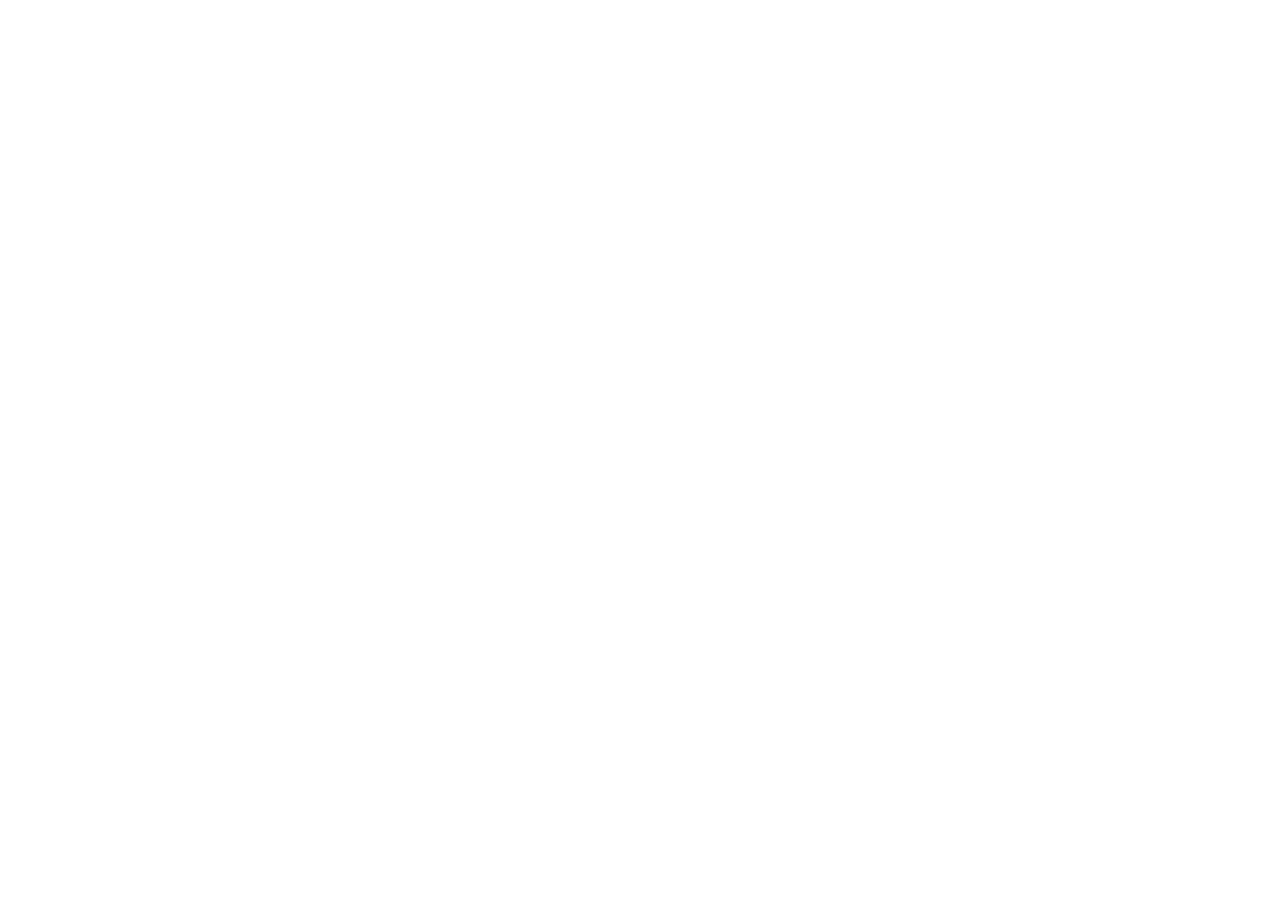
==== index.html @ 76be8658 "init" ====
<!DOCTYPE html>
<html lang="en">
    <head>
        <meta charset="UTF-8" />
        <meta http-equiv="X-UA-Compatible" content="IE=edge" />
        <meta name="viewport" content="width=device-width, initial-scale=1.0" />
        <title>Web Site Like Linkedin</title>
        <link rel="stylesheet" href="style.css" />
    </head>
    <body>
        
        <script src="script.js"></script>
    </body>
</html>
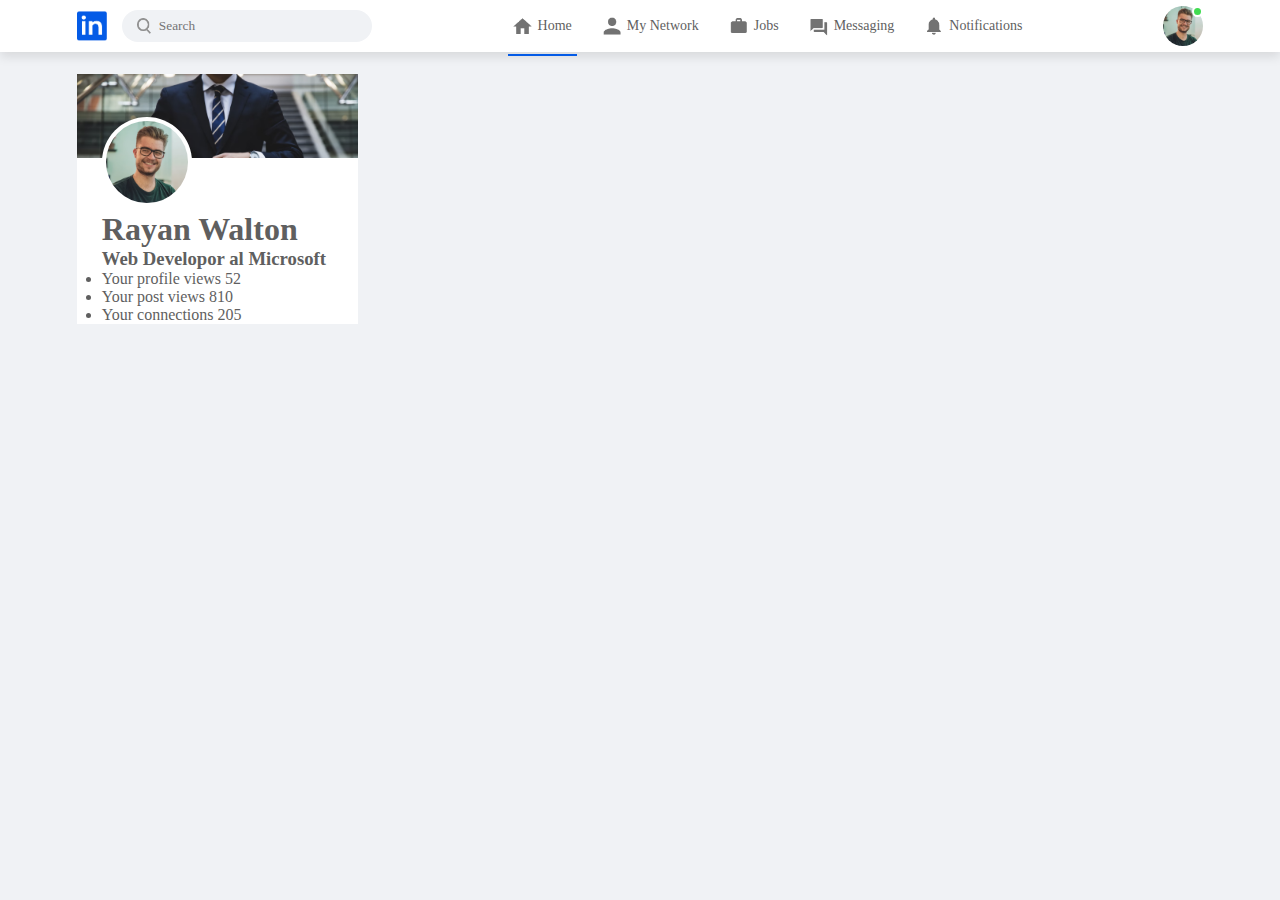
==== commit 6234edcf: "navbar" ====
--- a/index.html
+++ b/index.html
@@ -8,7 +8,93 @@
         <link rel="stylesheet" href="style.css" />
     </head>
     <body>
-        
+        <!-- Start nabvar -->
+        <nav class="navbar">
+            <div class="navbar-left">
+                <a href="index.html" class="logo">
+                    <img src="images/logo.png" alt="" />
+                </a>
+                <div class="search-box">
+                    <img src="images/search.png" alt="Search" />
+                    <input type="text" placeholder="Search" />
+                </div>
+            </div>
+            <div class="navbar-center">
+                <ul>
+                    <li>
+                        <a href="#" class="active-link">
+                            <img src="images/home.png" alt="Home" />
+                            <span>Home</span>
+                        </a>
+                    </li>
+                    <li>
+                        <a href="#">
+                            <img src="images/network.png" alt="Ny Network" />
+                            <span>My Network</span>
+                        </a>
+                    </li>
+                    <li>
+                        <a href="#">
+                            <img src="images/jobs.png" alt="jobs" />
+                            <span>Jobs</span>
+                        </a>
+                    </li>
+                    <li>
+                        <a href="#">
+                            <img src="images/message.png" alt="Messaging" />
+                            <span>Messaging</span>
+                        </a>
+                    </li>
+                    <li>
+                        <a href="#">
+                            <img
+                                src="images/notification.png"
+                                alt="Notifications"
+                            />
+                            <span>Notifications</span>
+                        </a>
+                    </li>
+                </ul>
+            </div>
+            <div class="navbar-right">
+                <div class="online">
+                    <img src="images/user-1.png" class="nav-profile-img "
+                    user-1" />
+                </div>
+            </div>
+        </nav>
+        <!-- End Nabvar -->
+        <div class="container">
+            <!-- left-sidebar -->
+            <div class="left-sidebar">
+                <div class="sidebar-profile-box">
+                    <img
+                        src="images/cover-pic.png"
+                        width="100%"
+                        alt="cover-pic"
+                    />
+                    <div class="sidebar-profile-info">
+                        <img src="images/user-1.png" alt="user-1" />
+                        <h1>Rayan Walton</h1>
+                        <h3>Web Developor al Microsoft</h3>
+                        <ul>
+                            <li>Your profile views <span>52</span></li>
+                        </ul>
+                        <ul>
+                            <li>Your post views <span>810</span></li>
+                        </ul>
+                        <ul>
+                            <li>Your connections <span>205</span></li>
+                        </ul>
+                    </div>
+                </div>
+            </div>
+            <!-- main-content -->
+            <div class="main-content"></div>
+            <!-- right-sidebar -->
+            <div class="right-content"></div>
+        </div>
+
         <script src="script.js"></script>
     </body>
 </html>
--- a/style.css
+++ b/style.css
@@ -0,0 +1,161 @@
+* {
+    margin: 0;
+    padding: 0;
+    font-family: 'Poppins';
+    box-sizing: border-box;
+}
+
+body {
+    background: #f0f2f5;
+    color: #5f5f5f
+}
+
+a {
+    text-decoration: none;
+    color: #5f5f5f;
+}
+
+/* Navbar Start */
+.navbar {
+    display: flex;
+    align-items: center;
+    justify-content: space-between;
+    background: #fff;
+    padding: 6px 6%;
+    position: sticky;
+    top: 0;
+    z-index: 100;
+    box-shadow: 0 5px 10px rgba(0, 0, 0, 0.1);
+}
+
+.logo img {
+    width: 30px;
+    margin-right: 15px;
+    display: block;
+}
+
+.navbar-center ul li {
+    display: inline-block;
+    list-style: none;
+}
+
+.navbar-center ul li a {
+    display: flex;
+    align-items: center;
+    font-size: 14px;
+    margin: 5px 8px;
+    padding-right: 5px;
+    position: relative;
+}
+
+.navbar-center ul li a img {
+    width: 30px;
+}
+
+.navbar-center ul li a::after {
+    content: '';
+    width: 0%;
+    height: 2px;
+    background: #045be6;
+    position: absolute;
+    bottom: -15px;
+    transition: width 0.3s;
+}
+
+.navbar-center ul li a:hover::after,
+.navbar-center ul li a.active-link::after {
+    width: 100%;
+}
+
+
+.nav-profile-img {
+    width: 40px;
+    border-radius: 50%;
+    display: block;
+    cursor: pointer;
+    position: relative;
+}
+
+.online {
+    position: relative;
+}
+
+.online::after {
+    content: '';
+    width: 7px;
+    height: 7px;
+    border: 2px solid #fff;
+    border-radius: 50%;
+    right: 0;
+    top: 0;
+    background: #41db51;
+    position: absolute;
+}
+
+.search-box {
+    background: #f0f2f5;
+    width: 250px;
+    border-radius: 20px;
+    display: flex;
+    align-items: center;
+    padding: 0 15px;
+}
+
+.navbar-left {
+    display: flex;
+    align-items: center;
+}
+
+.search-box img {
+    width: 14px;
+}
+
+.search-box input {
+    width: 100%;
+    background: transparent;
+    padding: 8px;
+    outline: none;
+    border: 0;
+}
+
+/* Navbar End */
+
+.container {
+    padding: 22px 6%;
+    display: flex;
+    flex-wrap: wrap;
+    justify-content: space-between;
+}
+
+/* left-sidebar */
+.left-sidebar {
+    flex-basis: 25%;
+    align-self: flex-start;
+}
+
+.sidebar-profile-box {
+    background: #fff;
+}
+
+.sidebar-profile-info {
+    padding: 0 25px;
+}
+
+.sidebar-profile-info img {
+    width: 90px;
+    border-radius: 50%;
+    background: #fff;
+    padding: 4px;
+    margin-top: -45px;
+}
+
+/* right-sidebar */
+.right-sidebar {
+    flex-basis: 25%;
+    align-self: flex-start;
+}
+
+/* main-container */
+.main-container {
+    flex-basis: 47%;
+}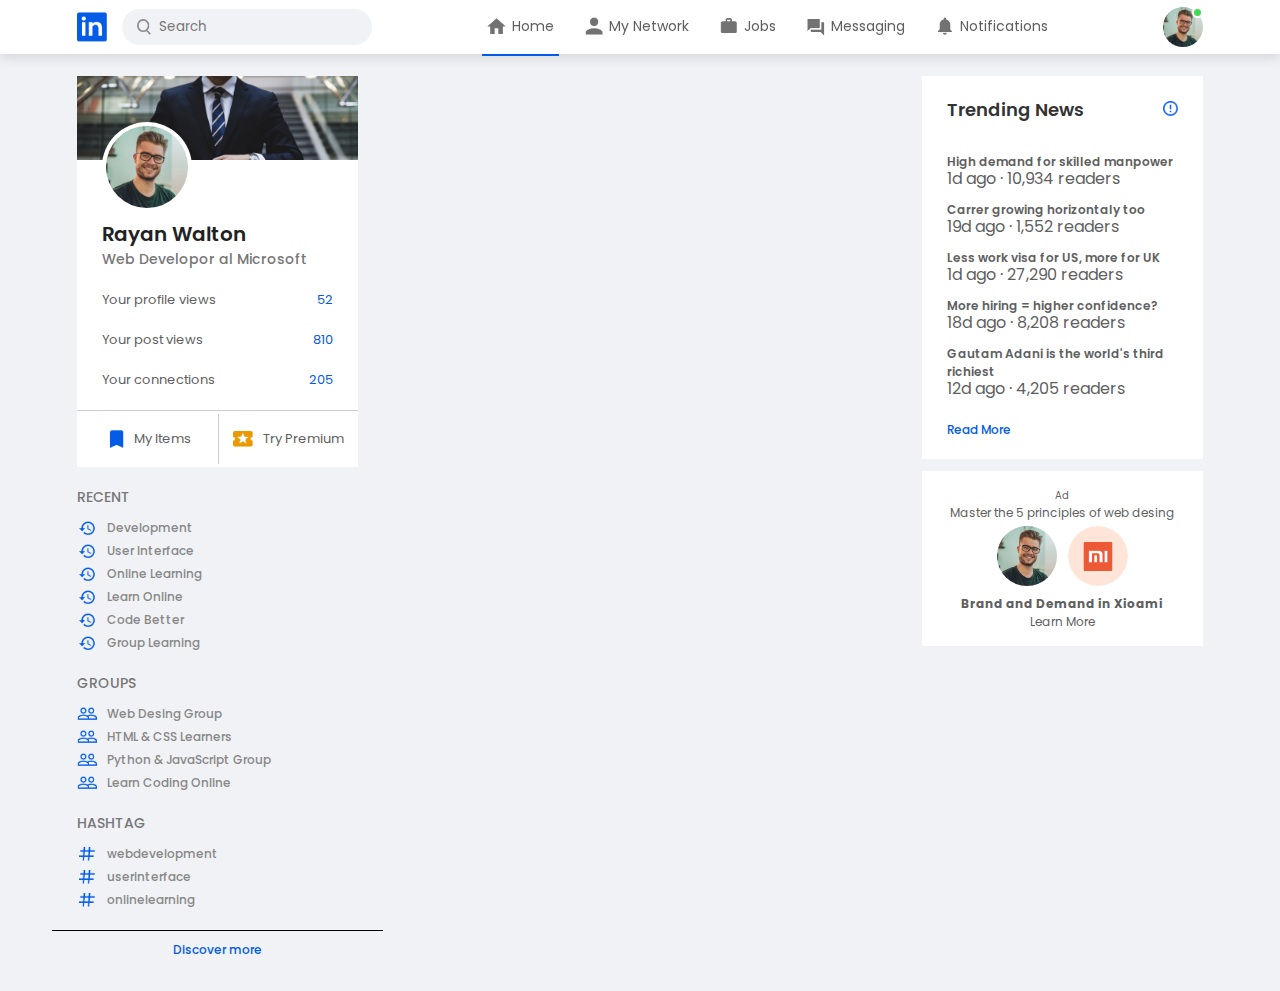
==== commit ad8b3c7e: "sidebar" ====
--- a/index.html
+++ b/index.html
@@ -5,8 +5,15 @@
         <meta http-equiv="X-UA-Compatible" content="IE=edge" />
         <meta name="viewport" content="width=device-width, initial-scale=1.0" />
         <title>Web Site Like Linkedin</title>
+        <link rel="preconnect" href="https://fonts.googleapis.com" />
+        <link rel="preconnect" href="https://fonts.gstatic.com" crossorigin />
+        <link
+            href="https://fonts.googleapis.com/css2?family=Poppins:ital,wght@0,100;0,200;0,300;0,400;0,500;0,600;0,700;0,800;0,900;1,100;1,200;1,300;1,400;1,500;1,600;1,700;1,800;1,900&display=swap"
+            rel="stylesheet"
+        />
         <link rel="stylesheet" href="style.css" />
     </head>
+
     <body>
         <!-- Start nabvar -->
         <nav class="navbar">
@@ -87,12 +94,134 @@
                             <li>Your connections <span>205</span></li>
                         </ul>
                     </div>
-                </div>
-            </div>
+                    <div class="sidebar-profile-link">
+                        <a href="#"
+                            ><img src="images/items.png" alt="" />My Items</a
+                        >
+                        <a href="#"
+                            ><img src="images/premium.png" alt="" />Try
+                            Premium</a
+                        >
+                    </div>
+                </div>
+                <div class="sidebar-activity">
+                    <h3>RECENT</h3>
+                    <a href="#"
+                        ><img
+                            src="images/recent.png"
+                            alt="recent"
+                        />Development</a
+                    >
+                    <a href="#"
+                        ><img src="images/recent.png" alt="recent" />User
+                        Interface</a
+                    >
+                    <a href="#"
+                        ><img src="images/recent.png" alt="recent" />Online
+                        Learning</a
+                    >
+                    <a href="#"
+                        ><img src="images/recent.png" alt="recent" />Learn
+                        Online</a
+                    >
+                    <a href="#"
+                        ><img src="images/recent.png" alt="recent" />Code
+                        Better</a
+                    >
+                    <a href="#"
+                        ><img src="images/recent.png" alt="recent" />Group
+                        Learning</a
+                    >
+                    <h3>GROUPS</h3>
+                    <a href="#"
+                        ><img
+                            src="images/group.png"
+                            alt="web desing group"
+                        />Web Desing Group</a
+                    >
+                    <a href="#"
+                        ><img
+                            src="images/group.png"
+                            alt="HTML & CSS Learners"
+                        />HTML & CSS Learners</a
+                    >
+                    <a href="#"
+                        ><img
+                            src="images/group.png"
+                            alt="Python & JavaScript Group"
+                        />Python & JavaScript Group</a
+                    >
+                    <a href="#"
+                        ><img
+                            src="images/group.png"
+                            alt="Learn Coding Online"
+                        />Learn Coding Online</a
+                    >
+                    <h3>HASHTAG</h3>
+                    <a href="#"
+                        ><img
+                            src="images/hashtag.png"
+                            alt="webdevelopment"
+                        />webdevelopment</a
+                    ><a href="#"
+                        ><img
+                            src="images/hashtag.png"
+                            alt="userinterface"
+                        />userinterface</a
+                    ><a href="#"
+                        ><img
+                            src="images/hashtag.png"
+                            alt="onlinelearning"
+                        />onlinelearning</a
+                    >
+                    <div class="discover-more-link">
+                        <a href="#">Discover more</a>
+                    </div>
+                </div>
+            </div>
+
             <!-- main-content -->
+
             <div class="main-content"></div>
+
             <!-- right-sidebar -->
-            <div class="right-content"></div>
+
+            <div class="right-sidebar">
+                <div class="sidebar-news">
+                    <img src="images/more.png" alt="more" class="info-icon" />
+
+                    <h3>Trending News</h3>
+
+                    <a href="#">High demand for skilled manpower</a>
+                    <span>1d ago &middot; 10,934 readers</span>
+
+                    <a href="#">Carrer growing horizontaly too</a>
+                    <span>19d ago &middot; 1,552 readers</span>
+
+                    <a href="#">Less work visa for US, more for UK</a>
+                    <span>1d ago &middot; 27,290 readers</span>
+
+                    <a href="#">More hiring = higher confidence?</a>
+                    <span>18d ago &middot; 8,208 readers</span>
+
+                    <a href="#">Gautam Adani is the world's third richiest</a>
+                    <span>12d ago &middot; 4,205 readers</span>
+
+                    <a href="#" class="read-more-link">Read More</a>
+                </div>
+
+                <div class="sidebar-ad">
+                    <small>Ad</small>
+                    <p>Master the 5 principles of web desing</p>
+                    <div>
+                        <img src="images/user-1.png" alt="user-1" />
+                        <img src="images/mi-logo.png" alt="mi-logo" />
+                    </div>
+                    <b>Brand and Demand in Xioami</b>
+                    <a href="#" class="ad-link">Learn More</a>
+                </div>
+
+            </div>
         </div>
 
         <script src="script.js"></script>
--- a/style.css
+++ b/style.css
@@ -1,7 +1,7 @@
 * {
     margin: 0;
     padding: 0;
-    font-family: 'Poppins';
+    font-family: 'Poppins', sans-serif;
     box-sizing: border-box;
 }
 
@@ -149,13 +149,154 @@
     margin-top: -45px;
 }
 
+.sidebar-profile-info h1 {
+    font-size: 20px;
+    font-weight: 600;
+    color: #222;
+}
+
+.sidebar-profile-info h3 {
+    font-size: 14px;
+    font-weight: 500;
+    color: #777;
+}
+
+.sidebar-profile-info ul {
+    list-style: none;
+    margin: 20px 0;
+}
+
+.sidebar-profile-info ul li {
+    width: 100%;
+    margin: 5px 0;
+    font-size: 13px;
+}
+
+.sidebar-profile-info ul li span {
+    float: right;
+    color: #045be6;
+}
+
+.sidebar-profile-link {
+    display: flex;
+    align-items: center;
+    border-top: 1px solid #ccc;
+}
+
+.sidebar-profile-link a {
+    flex-basis: 50%;
+    display: flex;
+    align-items: center;
+    justify-content: center;
+    padding: 15px 0;
+    font-size: 13px;
+    border-left: 1px solid #ccc;
+}
+
+.sidebar-profile-link a:first-child {
+    border-left: 0;
+}
+
+.sidebar-profile-link a img {
+    width: 20px;
+    margin-right: 10px;
+}
+
+.sidebar-activity h3 {
+    color: #777;
+    font-size: 14px;
+    font-weight: 500;
+    margin: 20px 0 10px;
+}
+
+.sidebar-activity a {
+    display: flex;
+    align-items: center;
+    font-size: 12px;
+    font-weight: 500;
+    color: #888;
+    margin: 3px 0;
+}
+
+.sidebar-activity a img {
+    width: 20px;
+    margin-right: 10px;
+
+}
+
+.discover-more-link {
+    border-top: 1px solid #000;
+    text-align: center;
+    margin-top: 20px;
+    margin-left: -25px;
+    margin-right: -25px;
+}
+
+.discover-more-link a {
+    color: #045be6;
+    display: inline-block;
+    margin: 10px 0;
+}
+
 /* right-sidebar */
+
 .right-sidebar {
     flex-basis: 25%;
     align-self: flex-start;
 }
 
+.sidebar-news {
+    background: #fff;
+    padding: 10px 25px;
+}
+
+.info-icon {
+    width: 15px;
+    float: right;
+    margin-top: 15px;
+}
+
+.sidebar-news h3 {
+    font-size: 18px;
+    font-weight: 600;
+    color: #333;
+    margin: 10px 0 30px;
+}
+
+.sidebar-news a {
+    display: block;
+    font-size: 12px;
+    font-weight: 600;
+    margin-top: 10px;
+    margin-bottom: -5px;
+}
+
+.sidebar-news span {
+    font-size: 12 px;
+}
+
+.sidebar-news .read-more-link {
+    color: #045be6;
+    font-weight: 500;
+    margin: 20px 0 10px;
+}
+
+.sidebar-ad {
+    background: #fff;
+    padding: 15px 25px;
+    text-align: center;
+    margin: 12px 0;
+    font-size: 12px;
+}
+
+.sidebar-ad img {
+    width: 60px;
+    border-radius: 50%;
+    margin: 4px;
+}
+
 /* main-container */
+
 .main-container {
     flex-basis: 47%;
 }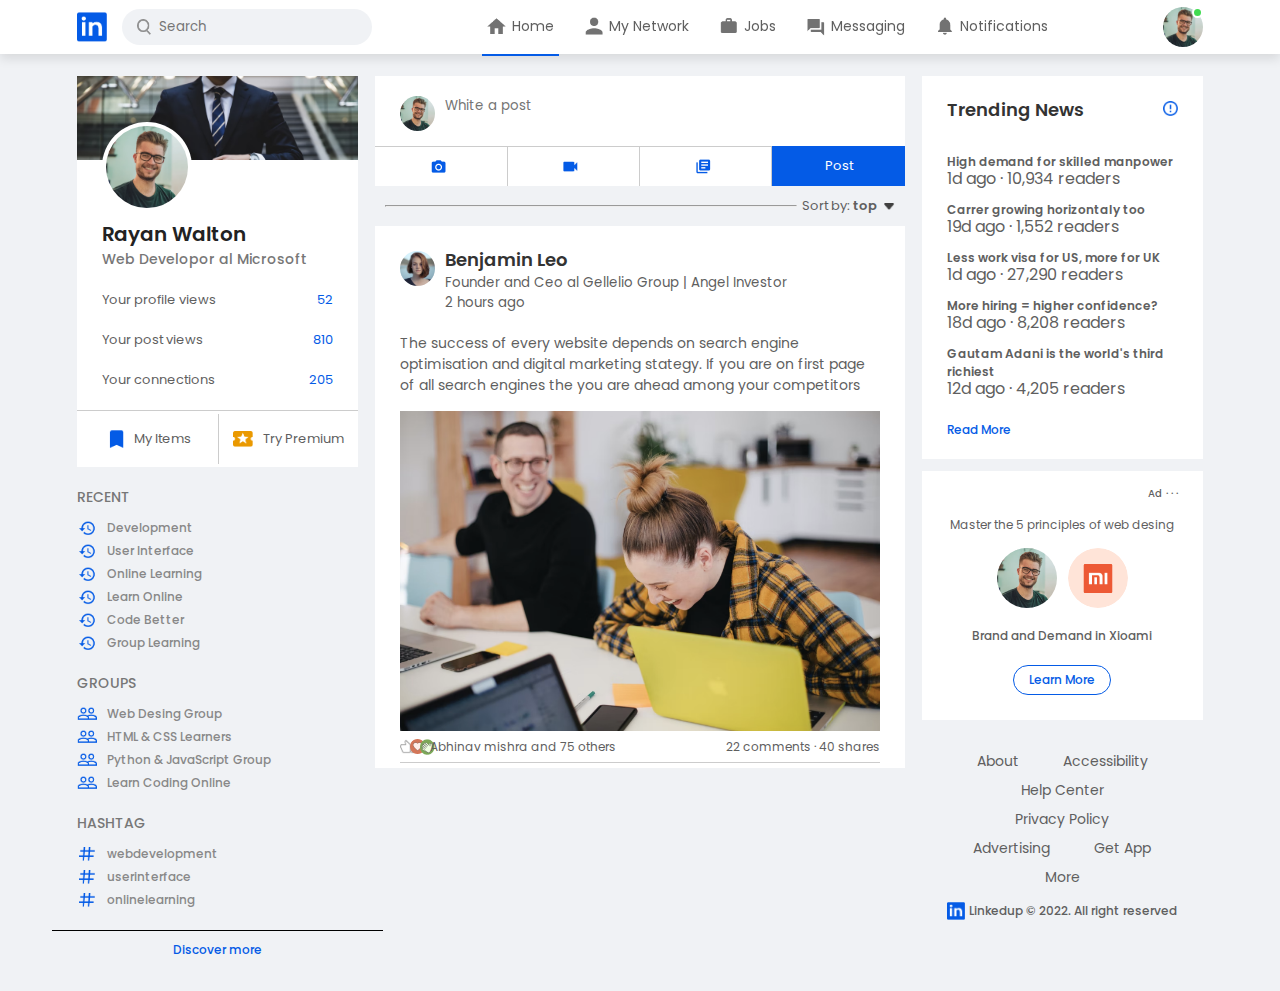
==== commit 24faeb53: "main content" ====
--- a/index.html
+++ b/index.html
@@ -182,7 +182,70 @@
 
             <!-- main-content -->
 
-            <div class="main-content"></div>
+            <div class="main-content">
+                <div class="create-post">
+                    <div class="create-post-input">
+                        <img src="images/user-1.png" alt="user-1" />
+                        <textarea
+                            rows="2"
+                            placeholder="White a post"
+                        ></textarea>
+                    </div>
+                    <div class="create-post-links">
+                        <li><img src="images/photo.png" alt="photo" /></li>
+                        <li><img src="images/video.png" alt="video" /></li>
+                        <li><img src="images/event.png" alt="event" /></li>
+                        <li>Post</li>
+                    </div>
+                </div>
+                <div class="sort-by">
+                    <hr />
+                    <p>
+                        Sort by:
+                        <span
+                            >top <img src="images/down-arrow.png" alt=""
+                        /></span>
+                    </p>
+                </div>
+                <div class="post">
+                    <div class="post-author">
+                        <img src="images/user-3.png " alt="user-3" />
+                        <div>
+                            <h1>Benjamin Leo</h1>
+                            <small
+                                >Founder and Ceo al Gellelio Group | Angel
+                                Investor</small
+                            >
+                            <small>2 hours ago</small>
+                        </div>
+                    </div>
+                    <p>
+                        The success of every website depends on search engine
+                        optimisation and digital marketing stategy. If you are
+                        on first page of all search engines the you are ahead
+                        among your competitors
+                    </p>
+                    <img
+                        src="images/post-image-1.png"
+                        alt="post"
+                        width="100%"
+                    />
+
+                    <div class="post-stats">
+                        <div>
+                            <img src="images/thumbsup.png" alt="thumbsup" />
+                            <img src="images/love.png" alt="love" />
+                            <img src="images/clap.png" alt="clap" />
+                            <span class="liked-users"
+                                >Abhinav mishra and 75 others</span
+                            >
+                        </div>
+                        <div>
+                            <span>22 comments &middot; 40 shares</span>
+                        </div>
+                    </div>
+                </div>
+            </div>
 
             <!-- right-sidebar -->
 
@@ -211,7 +274,7 @@
                 </div>
 
                 <div class="sidebar-ad">
-                    <small>Ad</small>
+                    <small>Ad &middot; &middot; &middot; </small>
                     <p>Master the 5 principles of web desing</p>
                     <div>
                         <img src="images/user-1.png" alt="user-1" />
@@ -220,7 +283,20 @@
                     <b>Brand and Demand in Xioami</b>
                     <a href="#" class="ad-link">Learn More</a>
                 </div>
-
+                <div class="sidebar-useful-links">
+                    <a href="#">About</a>
+                    <a href="#">Accessibility</a>
+                    <a href="#">Help Center</a>
+                    <a href="#">Privacy Policy</a>
+                    <a href="#">Advertising</a>
+                    <a href="#">Get App</a>
+                    <a href="#">More</a>
+
+                    <div class="copyright-msg">
+                        <img src="images/logo.png" alt="logo" />
+                        <p>Linkedup &#169; 2022. All right reserved</p>
+                    </div>
+                </div>
             </div>
         </div>
 
--- a/style.css
+++ b/style.css
@@ -293,10 +293,201 @@
     width: 60px;
     border-radius: 50%;
     margin: 4px;
+
+}
+
+.sidebar-ad small {
+    float: right;
+    font-weight: 500;
+}
+
+.sidebar-ad p {
+    margin-top: 30px;
+    margin-bottom: 10px;
+}
+
+.sidebar-ad b {
+    display: block;
+    font-weight: 500;
+    margin-top: 10px;
+}
+
+.ad-link {
+    display: inline-block;
+    border: 1px solid #045be6;
+    border-radius: 30px;
+    padding: 5px 15px;
+    color: #045be6;
+    font-weight: 500;
+    margin: 20px auto 10px;
+}
+
+
+.sidebar-useful-links {
+    padding: 15px 25px;
+    text-align: center;
+}
+
+.sidebar-useful-links a {
+    display: inline-block;
+    font-size: 14px;
+    margin: 4px 20px;
+}
+
+.copyright-msg {
+    display: flex;
+    align-items: center;
+    justify-content: center;
+    font-size: 12px;
+    margin-top: 10px;
+    font-weight: 500;
+}
+
+.copyright-msg img {
+    width: 18px;
+    margin-right: 4px;
 }
 
 /* main-container */
 
-.main-container {
+.main-content {
     flex-basis: 47%;
+}
+
+.create-post {
+    background: #fff;
+}
+
+.create-post-input {
+    padding: 20px 25px 10px;
+    display: flex;
+    align-items: flex-start;
+}
+
+.create-post-input img {
+    width: 35px;
+    border-radius: 50%;
+    margin-right: 10px;
+}
+
+.create-post-input textarea {
+    width: 100%;
+    border: 0;
+    outline: 0;
+    resize: none;
+    background: transparent;
+    margin-top: 8;
+}
+
+.create-post-links {
+    display: flex;
+    align-items: flex-start;
+}
+
+.create-post-links li {
+    list-style: none;
+    border-top: 1px solid #ccc;
+    border-right: 1px solid #ccc;
+    flex-basis: 25%;
+    height: 40px;
+    font-size: 13px;
+    display: flex;
+    align-items: center;
+    justify-content: center;
+    cursor: pointer;
+}
+
+.create-post-links li img {
+    width: 15px;
+    margin-right: 5px;
+}
+
+.create-post-links li:last-child {
+    background: #045be6;
+    color: #fff;
+    border-top: 0;
+    border-right: 0;
+}
+
+.sort-by {
+    display: flex;
+    align-items: center;
+    margin: 10px;
+}
+
+.sort-by hr {
+    flex: 1;
+    bottom: 0;
+    height: 1px;
+    background: #ccc;
+}
+
+.sort-by p {
+    font-size: 13px;
+    padding-left: 5px;
+
+}
+
+.sort-by span {
+    font-weight: 600;
+    cursor: pointer;
+}
+
+.sort-by p span img {
+    width: 12px;
+    margin-left: 3px;
+}
+
+.post {
+    background: #fff;
+    padding: 20px 25px 5px;
+    margin: 5px 0 15px;
+}
+
+.post-author {
+    display: flex;
+    align-items: flex-start;
+    margin-bottom: 20px;
+}
+
+.post-author img {
+    width: 35px;
+    border-radius: 50%;
+    margin-right: 10px;
+    margin-top: 5px;
+}
+
+.post-author h1 {
+    font-size: 18px;
+    font-weight: 600;
+    color: #333;
+}
+
+.post-author small {
+    display: block;
+}
+
+.post p {
+    font-size: 14px;
+    margin-bottom: 15px;
+}
+
+.post-stats {
+    display: flex;
+    flex-wrap: wrap;
+    align-items: center;
+    justify-content: space-between;
+    font-size: 12px;
+    border-bottom: 1px solid #ccc;
+    padding-bottom: 6px;
+}
+
+.post-stats div {
+    display: flex;
+    align-items: center;
+}
+
+.post-stats img {
+    width: 15px;
+    margin-right: -5px;
 }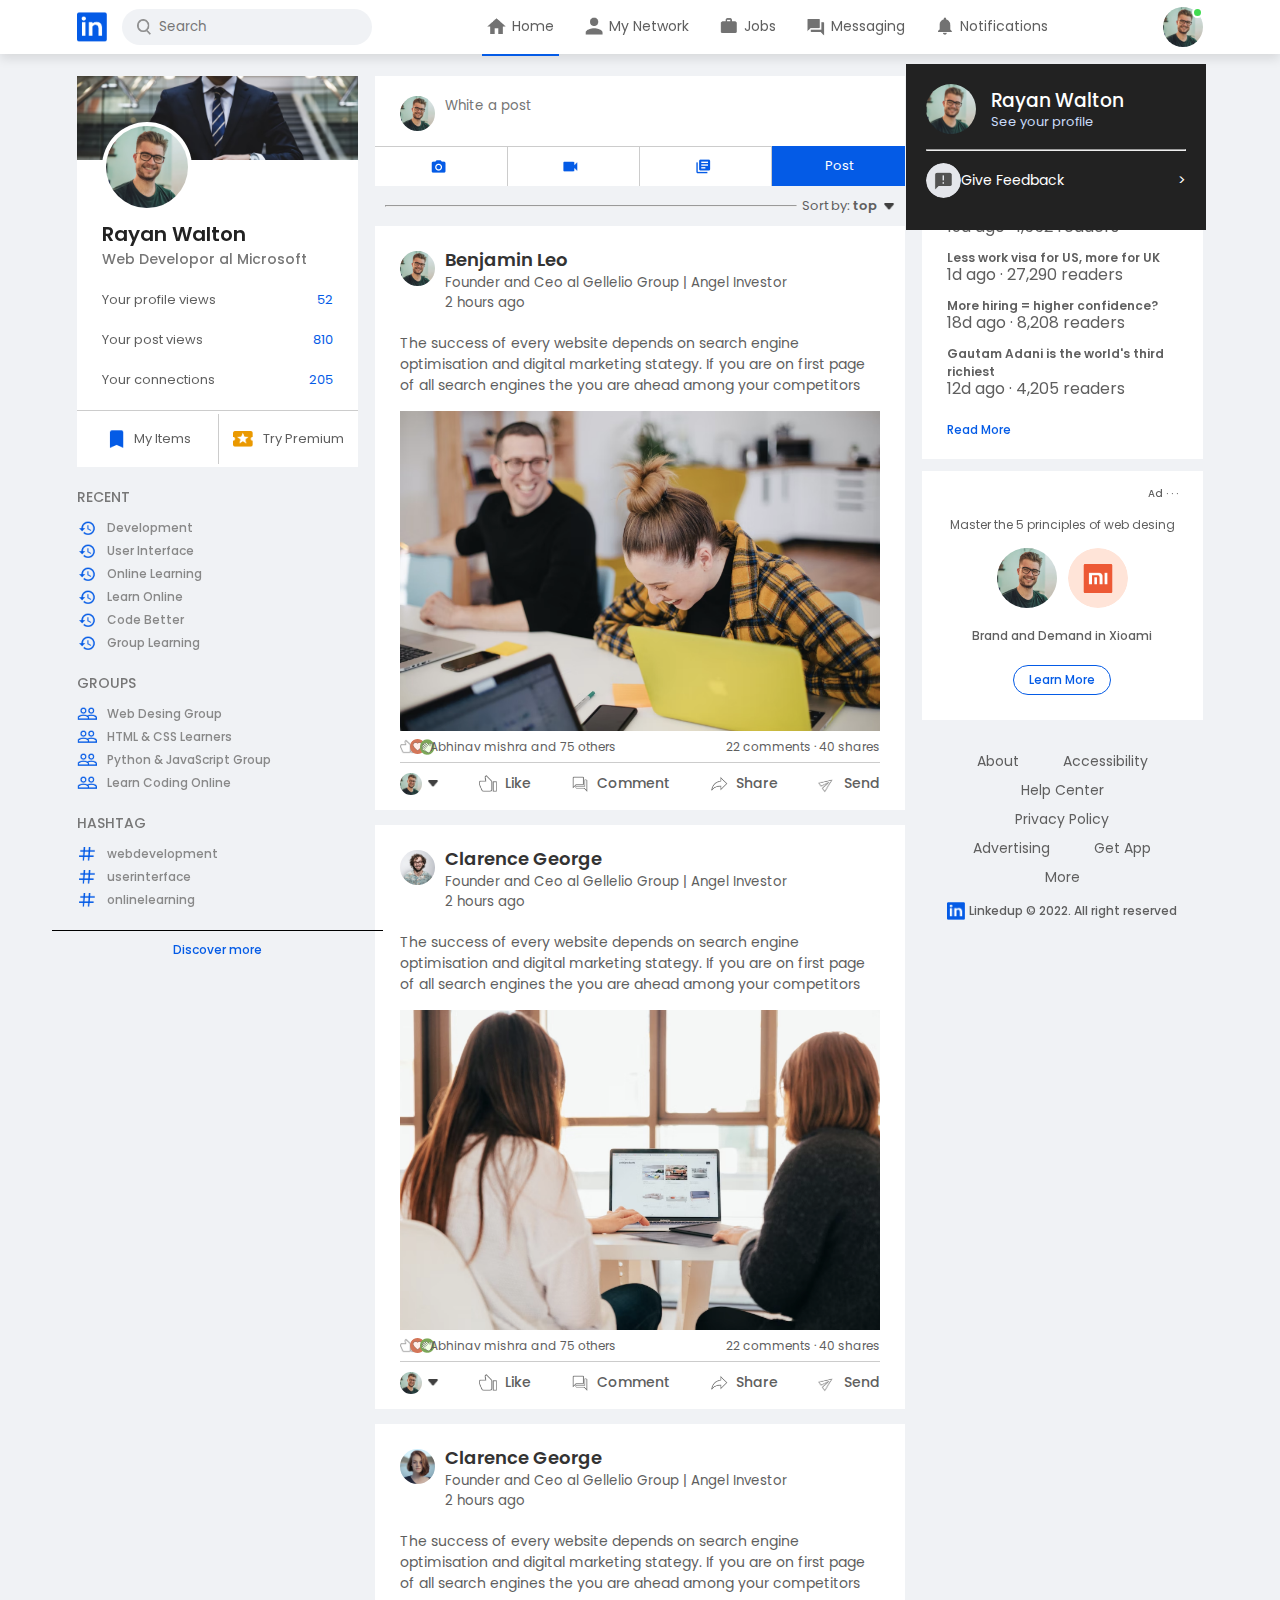
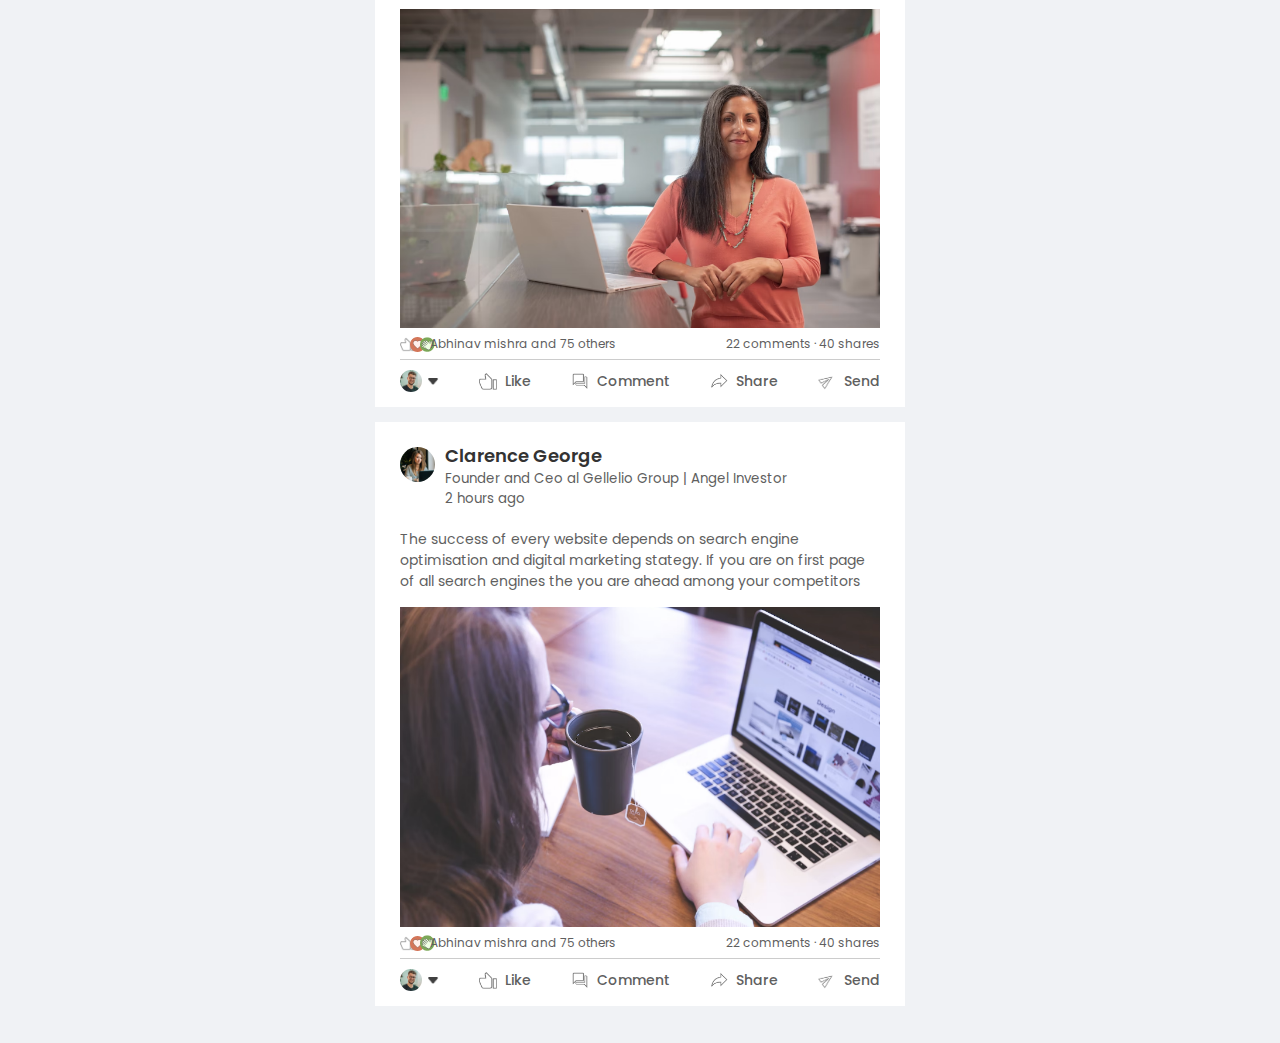
==== commit 531fac3f: "para el peton" ====
--- a/index.html
+++ b/index.html
@@ -69,8 +69,29 @@
                     user-1" />
                 </div>
             </div>
+
+            <!-- profile-drop-down-menu -->
+            <div class="profile-menu-wrap">
+                <div class="profile-menu">
+                    <div class="user-info">
+                        <img src="images/user-1.png" alt="user-1" />
+                        <div>
+                            <h3>Rayan Walton</h3>
+                            <a href="#">See your profile</a>
+                        </div>
+                    </div>
+                    <hr />
+                    <a href="#" class="profile-menu-link">
+                        <img src="images/feedback.png" alt="Feedback" />
+                        <p>Give Feedback</p>
+                        <span>></span>
+                    </a>
+                </div>
+            </div>
         </nav>
-        <!-- End Nabvar -->
+
+        <!-- End nabvar -->
+
         <div class="container">
             <!-- left-sidebar -->
             <div class="left-sidebar">
@@ -207,9 +228,12 @@
                         /></span>
                     </p>
                 </div>
+
+                <!-- Post 1 -->
+
                 <div class="post">
                     <div class="post-author">
-                        <img src="images/user-3.png " alt="user-3" />
+                        <img src="images/user-1.png " alt="user-3" />
                         <div>
                             <h1>Benjamin Leo</h1>
                             <small
@@ -244,6 +268,249 @@
                             <span>22 comments &middot; 40 shares</span>
                         </div>
                     </div>
+                    <div class="post-activity">
+                        <div>
+                            <img
+                                src="images/user-1.png"
+                                alt="user-1"
+                                class="post-activity-user-icon"
+                            />
+                            <img
+                                src="images/down-arrow.png"
+                                alt="down-arrow"
+                                class="post-activity-arrow-icon"
+                            />
+                        </div>
+                        <div class="post-activity-link">
+                            <img src="images/like.png" alt="like" />
+                            <span>Like</span>
+                        </div>
+                        <div class="post-activity-link">
+                            <img src="images/comment.png" alt="Commento" />
+                            <span>Comment</span>
+                        </div>
+                        <div class="post-activity-link">
+                            <img src="images/share.png" alt="Share" />
+                            <span>Share</span>
+                        </div>
+                        <div class="post-activity-link">
+                            <img src="images/send.png" alt="Send" />
+                            <span>Send</span>
+                        </div>
+                    </div>
+                </div>
+
+                <!-- Post 2 -->
+
+                <div class="post">
+                    <div class="post-author">
+                        <img src="images/user-2.png " alt="user-3" />
+                        <div>
+                            <h1>Clarence George</h1>
+                            <small
+                                >Founder and Ceo al Gellelio Group | Angel
+                                Investor</small
+                            >
+                            <small>2 hours ago</small>
+                        </div>
+                    </div>
+                    <p>
+                        The success of every website depends on search engine
+                        optimisation and digital marketing stategy. If you are
+                        on first page of all search engines the you are ahead
+                        among your competitors
+                    </p>
+                    <img
+                        src="images/post-image-2.png"
+                        alt="post"
+                        width="100%"
+                    />
+
+                    <div class="post-stats">
+                        <div>
+                            <img src="images/thumbsup.png" alt="thumbsup" />
+                            <img src="images/love.png" alt="love" />
+                            <img src="images/clap.png" alt="clap" />
+                            <span class="liked-users"
+                                >Abhinav mishra and 75 others</span
+                            >
+                        </div>
+                        <div>
+                            <span>22 comments &middot; 40 shares</span>
+                        </div>
+                    </div>
+                    <div class="post-activity">
+                        <div>
+                            <img
+                                src="images/user-1.png"
+                                alt="user-1"
+                                class="post-activity-user-icon"
+                            />
+                            <img
+                                src="images/down-arrow.png"
+                                alt="down-arrow"
+                                class="post-activity-arrow-icon"
+                            />
+                        </div>
+                        <div class="post-activity-link">
+                            <img src="images/like.png" alt="like" />
+                            <span>Like</span>
+                        </div>
+                        <div class="post-activity-link">
+                            <img src="images/comment.png" alt="Commento" />
+                            <span>Comment</span>
+                        </div>
+                        <div class="post-activity-link">
+                            <img src="images/share.png" alt="Share" />
+                            <span>Share</span>
+                        </div>
+                        <div class="post-activity-link">
+                            <img src="images/send.png" alt="Send" />
+                            <span>Send</span>
+                        </div>
+                    </div>
+                </div>
+
+                <!-- Post 3 -->
+
+                <div class="post">
+                    <div class="post-author">
+                        <img src="images/user-3.png " alt="user-3" />
+                        <div>
+                            <h1>Clarence George</h1>
+                            <small
+                                >Founder and Ceo al Gellelio Group | Angel
+                                Investor</small
+                            >
+                            <small>2 hours ago</small>
+                        </div>
+                    </div>
+                    <p>
+                        The success of every website depends on search engine
+                        optimisation and digital marketing stategy. If you are
+                        on first page of all search engines the you are ahead
+                        among your competitors
+                    </p>
+                    <img
+                        src="images/post-image-3.png"
+                        alt="post"
+                        width="100%"
+                    />
+
+                    <div class="post-stats">
+                        <div>
+                            <img src="images/thumbsup.png" alt="thumbsup" />
+                            <img src="images/love.png" alt="love" />
+                            <img src="images/clap.png" alt="clap" />
+                            <span class="liked-users"
+                                >Abhinav mishra and 75 others</span
+                            >
+                        </div>
+                        <div>
+                            <span>22 comments &middot; 40 shares</span>
+                        </div>
+                    </div>
+                    <div class="post-activity">
+                        <div>
+                            <img
+                                src="images/user-1.png"
+                                alt="user-1"
+                                class="post-activity-user-icon"
+                            />
+                            <img
+                                src="images/down-arrow.png"
+                                alt="down-arrow"
+                                class="post-activity-arrow-icon"
+                            />
+                        </div>
+                        <div class="post-activity-link">
+                            <img src="images/like.png" alt="like" />
+                            <span>Like</span>
+                        </div>
+                        <div class="post-activity-link">
+                            <img src="images/comment.png" alt="Commento" />
+                            <span>Comment</span>
+                        </div>
+                        <div class="post-activity-link">
+                            <img src="images/share.png" alt="Share" />
+                            <span>Share</span>
+                        </div>
+                        <div class="post-activity-link">
+                            <img src="images/send.png" alt="Send" />
+                            <span>Send</span>
+                        </div>
+                    </div>
+                </div>
+
+                <!-- Post 4 -->
+
+                <div class="post">
+                    <div class="post-author">
+                        <img src="images/user-4.png " alt="user-3" />
+                        <div>
+                            <h1>Clarence George</h1>
+                            <small
+                                >Founder and Ceo al Gellelio Group | Angel
+                                Investor</small
+                            >
+                            <small>2 hours ago</small>
+                        </div>
+                    </div>
+                    <p>
+                        The success of every website depends on search engine
+                        optimisation and digital marketing stategy. If you are
+                        on first page of all search engines the you are ahead
+                        among your competitors
+                    </p>
+                    <img
+                        src="images/post-image-4.png"
+                        alt="post"
+                        width="100%"
+                    />
+
+                    <div class="post-stats">
+                        <div>
+                            <img src="images/thumbsup.png" alt="thumbsup" />
+                            <img src="images/love.png" alt="love" />
+                            <img src="images/clap.png" alt="clap" />
+                            <span class="liked-users"
+                                >Abhinav mishra and 75 others</span
+                            >
+                        </div>
+                        <div>
+                            <span>22 comments &middot; 40 shares</span>
+                        </div>
+                    </div>
+                    <div class="post-activity">
+                        <div>
+                            <img
+                                src="images/user-1.png"
+                                alt="user-1"
+                                class="post-activity-user-icon"
+                            />
+                            <img
+                                src="images/down-arrow.png"
+                                alt="down-arrow"
+                                class="post-activity-arrow-icon"
+                            />
+                        </div>
+                        <div class="post-activity-link">
+                            <img src="images/like.png" alt="like" />
+                            <span>Like</span>
+                        </div>
+                        <div class="post-activity-link">
+                            <img src="images/comment.png" alt="Commento" />
+                            <span>Comment</span>
+                        </div>
+                        <div class="post-activity-link">
+                            <img src="images/share.png" alt="Share" />
+                            <span>Share</span>
+                        </div>
+                        <div class="post-activity-link">
+                            <img src="images/send.png" alt="Send" />
+                            <span>Send</span>
+                        </div>
+                    </div>
                 </div>
             </div>
 
--- a/style.css
+++ b/style.css
@@ -131,6 +131,8 @@
 .left-sidebar {
     flex-basis: 25%;
     align-self: flex-start;
+    position: sticky;
+    top: 75px;
 }
 
 .sidebar-profile-box {
@@ -243,6 +245,8 @@
 .right-sidebar {
     flex-basis: 25%;
     align-self: flex-start;
+    position: sticky;
+    top: 75px;
 }
 
 .sidebar-news {
@@ -490,4 +494,98 @@
 .post-stats img {
     width: 15px;
     margin-right: -5px;
+}
+
+.liked-user {
+    margin-left: 10px;
+}
+
+.post-activity {
+    display: flex;
+    align-items: center;
+    justify-content: space-between;
+    padding: 10px 0;
+    font-size: 14px;
+    font-weight: 500;
+}
+
+.post-activity div {
+    display: flex;
+    align-items: center;
+}
+
+.post-activity-user-icon {
+    width: 22px;
+    border-radius: 50%;
+}
+
+.post-activity-arrow-icon {
+    width: 12px;
+    margin-left: 5px;
+}
+
+.post-activity-link img {
+    width: 18px;
+    margin-right: 8px;
+}
+
+/* profile-menu-wrap */
+
+.profile-menu-wrap {
+    position: absolute;
+    top: 100%;
+    right: 5%;
+    width: 320px;
+}
+
+.profile-menu {
+    background: #222;
+    color: #fff;
+    padding: 20px;
+    margin: 10px;
+}
+
+.user-info {
+    display: flex;
+    align-items: center;
+}
+
+.user-info img {
+    width: 50px;
+    border-radius: 50%;
+    margin-right: 15px;
+}
+
+.user-info h3 {
+    font-weight: 500;
+    margin-bottom: -7px;
+}
+
+.user-info a {
+    color: #c9dbf8;
+    font-size: 13px;
+}
+
+.profile-menu hr {
+    bottom: 0;
+    height: 1px;
+    width: 100%;
+    background: #fff;
+    margin: 15px 0 10px;
+}
+
+.profile-menu-link {
+    display: flex;
+    align-items: center;
+    color: #fff;
+    margin: 12px 0;
+    font-size: 14px;
+}
+
+.profile-menu-link p{
+    width: 100%;
+}
+.profile-menu-link img{
+    width: 35px;
+    border-radius: 50%;
 }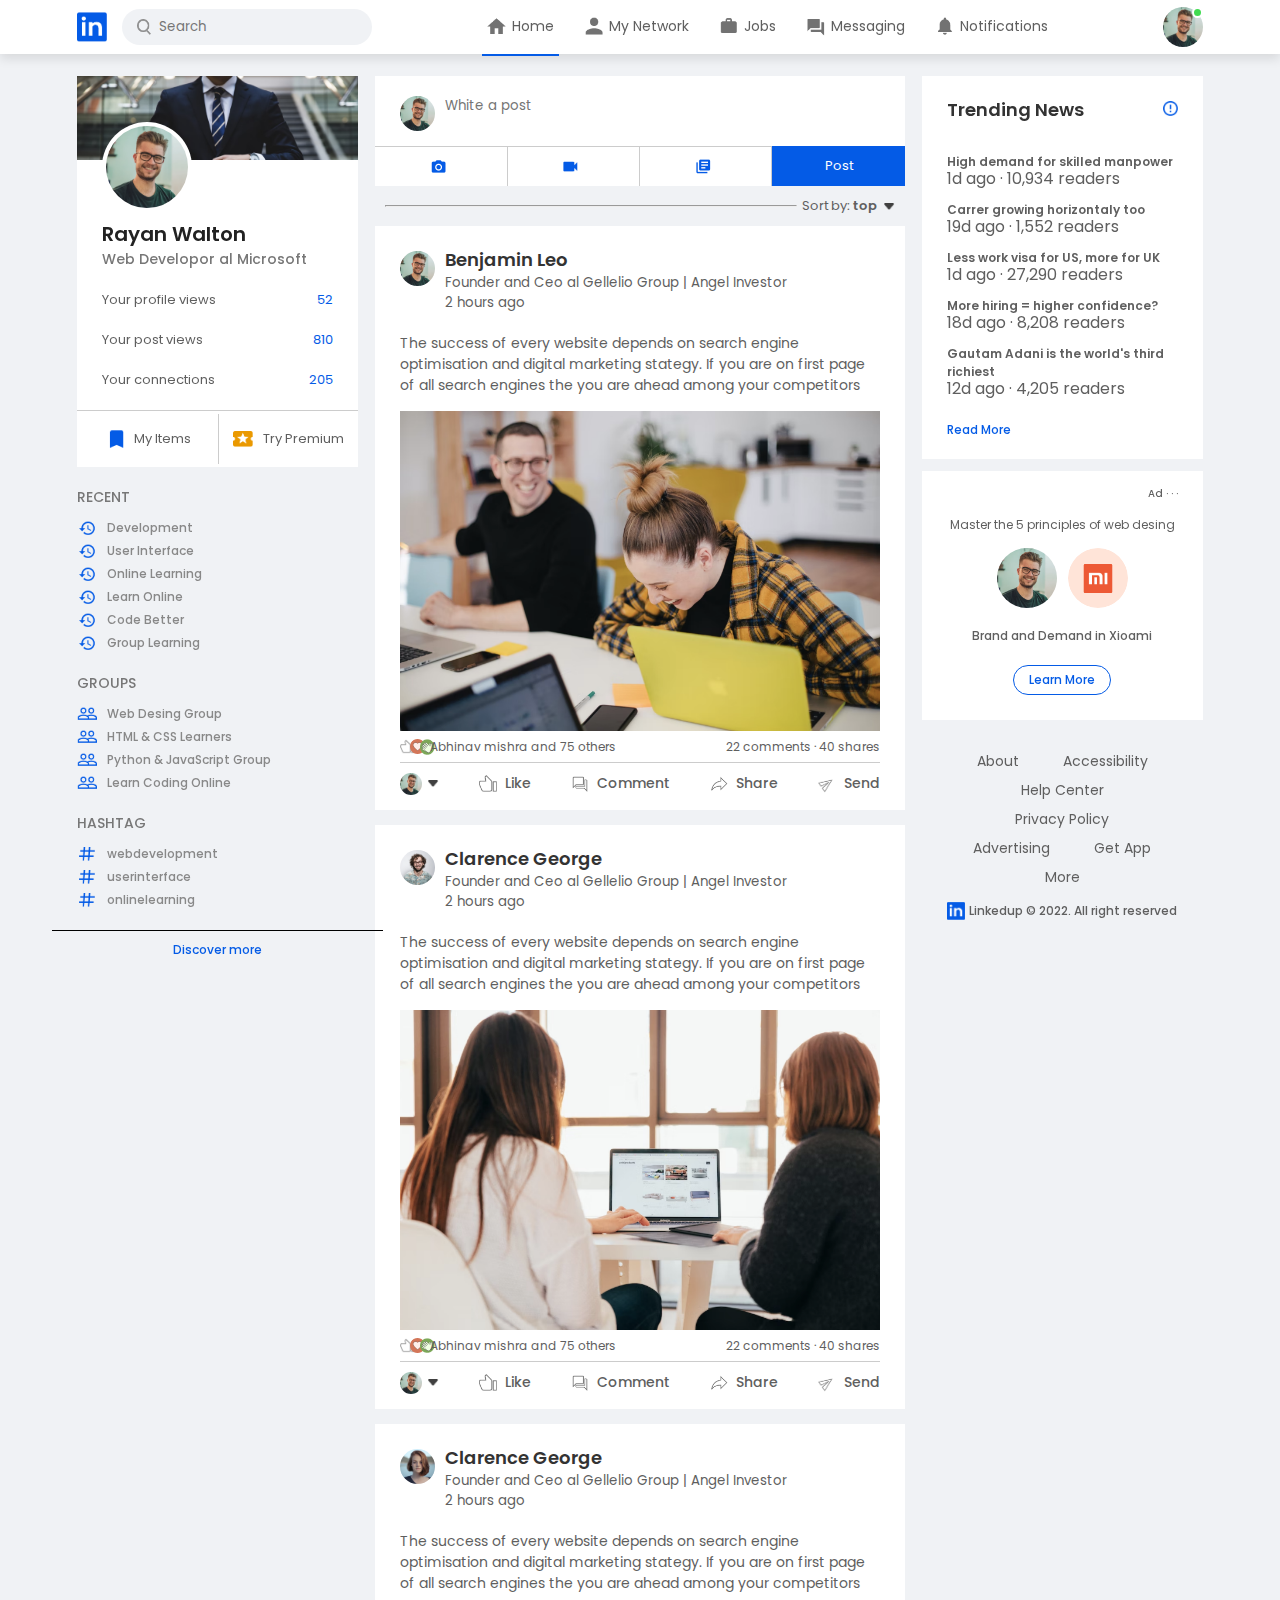
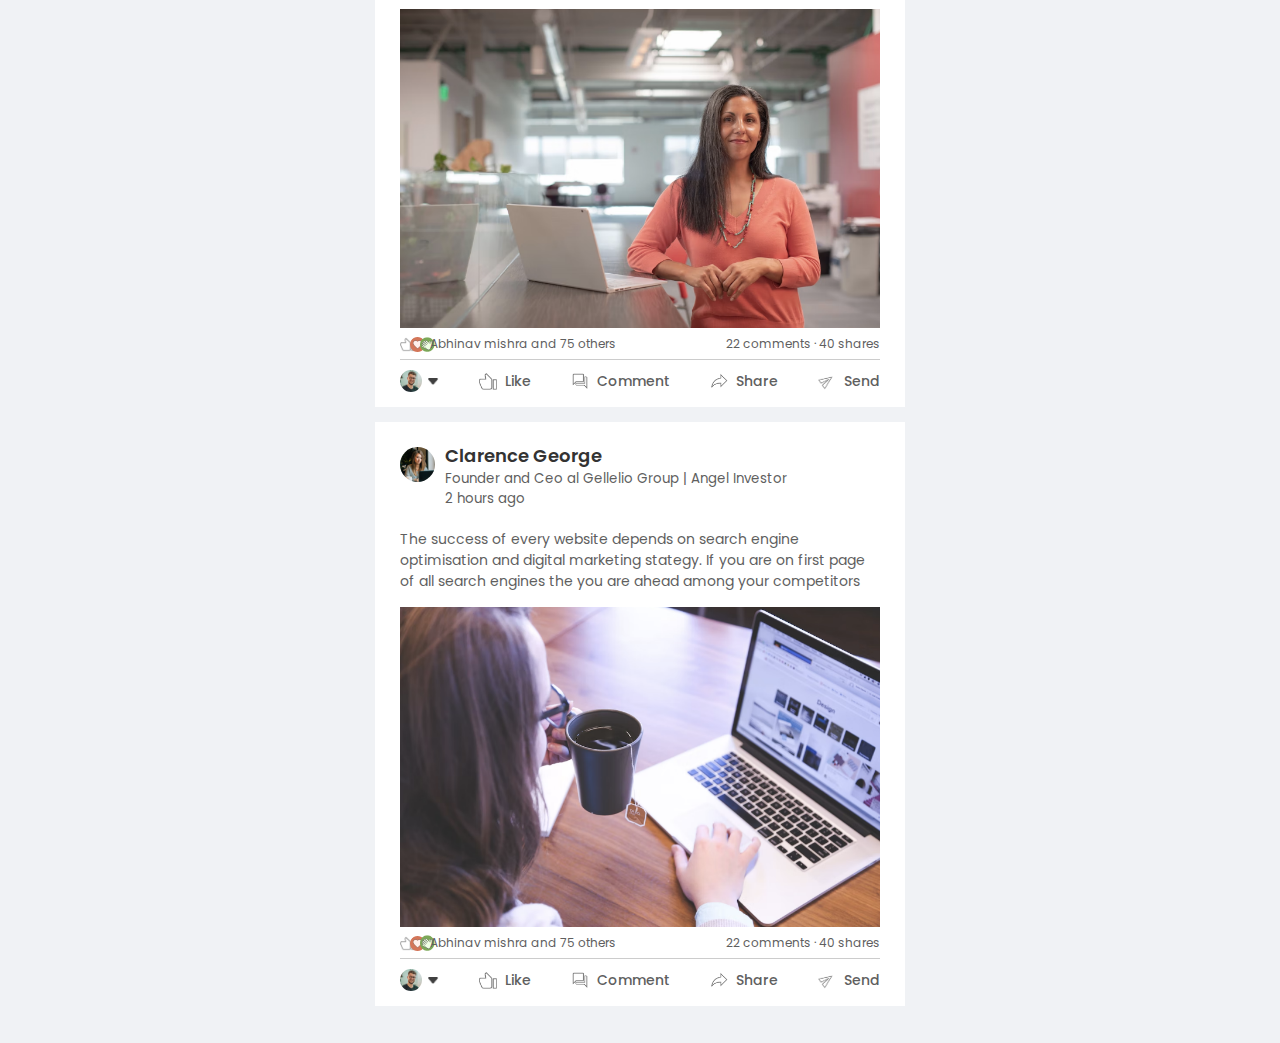
==== commit b0089a21: "drop down menu" ====
--- a/index.html
+++ b/index.html
@@ -65,16 +65,24 @@
             </div>
             <div class="navbar-right">
                 <div class="online">
-                    <img src="images/user-1.png" class="nav-profile-img "
-                    user-1" />
+                    <img
+                        src="images/user-1.png"
+                        class="nav-profile-img"
+                        alt="user-1"
+                        onclick="toggleMenu()"
+                    />
                 </div>
             </div>
 
             <!-- profile-drop-down-menu -->
-            <div class="profile-menu-wrap">
+            <div class="profile-menu-wrap" id="profileMenu">
                 <div class="profile-menu">
                     <div class="user-info">
-                        <img src="images/user-1.png" alt="user-1" />
+                        <img
+                            src="images/user-1.png"
+                            alt="user-1"
+                            onclick="toggleMenu()"
+                        />
                         <div>
                             <h3>Rayan Walton</h3>
                             <a href="#">See your profile</a>
@@ -84,6 +92,26 @@
                     <a href="#" class="profile-menu-link">
                         <img src="images/feedback.png" alt="Feedback" />
                         <p>Give Feedback</p>
+                        <span>></span>
+                    </a>
+                    <a href="#" class="profile-menu-link">
+                        <img src="images/setting.png" alt="Feedback" />
+                        <p>Settings & Privacy</p>
+                        <span>></span>
+                    </a>
+                    <a href="#" class="profile-menu-link">
+                        <img src="images/help.png" alt="Feedback" />
+                        <p>Help & Suport</p>
+                        <span>></span>
+                    </a>
+                    <a href="#" class="profile-menu-link">
+                        <img src="images/display.png" alt="Feedback" />
+                        <p>Display & Accessibility</p>
+                        <span>></span>
+                    </a>
+                    <a href="#" class="profile-menu-link">
+                        <img src="images/logout.png" alt="Feedback" />
+                        <p>Logout</p>
                         <span>></span>
                     </a>
                 </div>
--- a/style.css
+++ b/style.css
@@ -536,6 +536,13 @@
     top: 100%;
     right: 5%;
     width: 320px;
+    max-height: 0;
+    overflow: hidden;
+    transition: max-height 0.5s;
+}
+
+.profile-menu-wrap.open-menu {
+    max-height: 400px;
 }
 
 .profile-menu {
@@ -582,10 +589,12 @@
     font-size: 14px;
 }
 
-.profile-menu-link p{
+.profile-menu-link p {
     width: 100%;
 }
-.profile-menu-link img{
+
+.profile-menu-link img {
     width: 35px;
     border-radius: 50%;
+    margin-right: 15px;
 }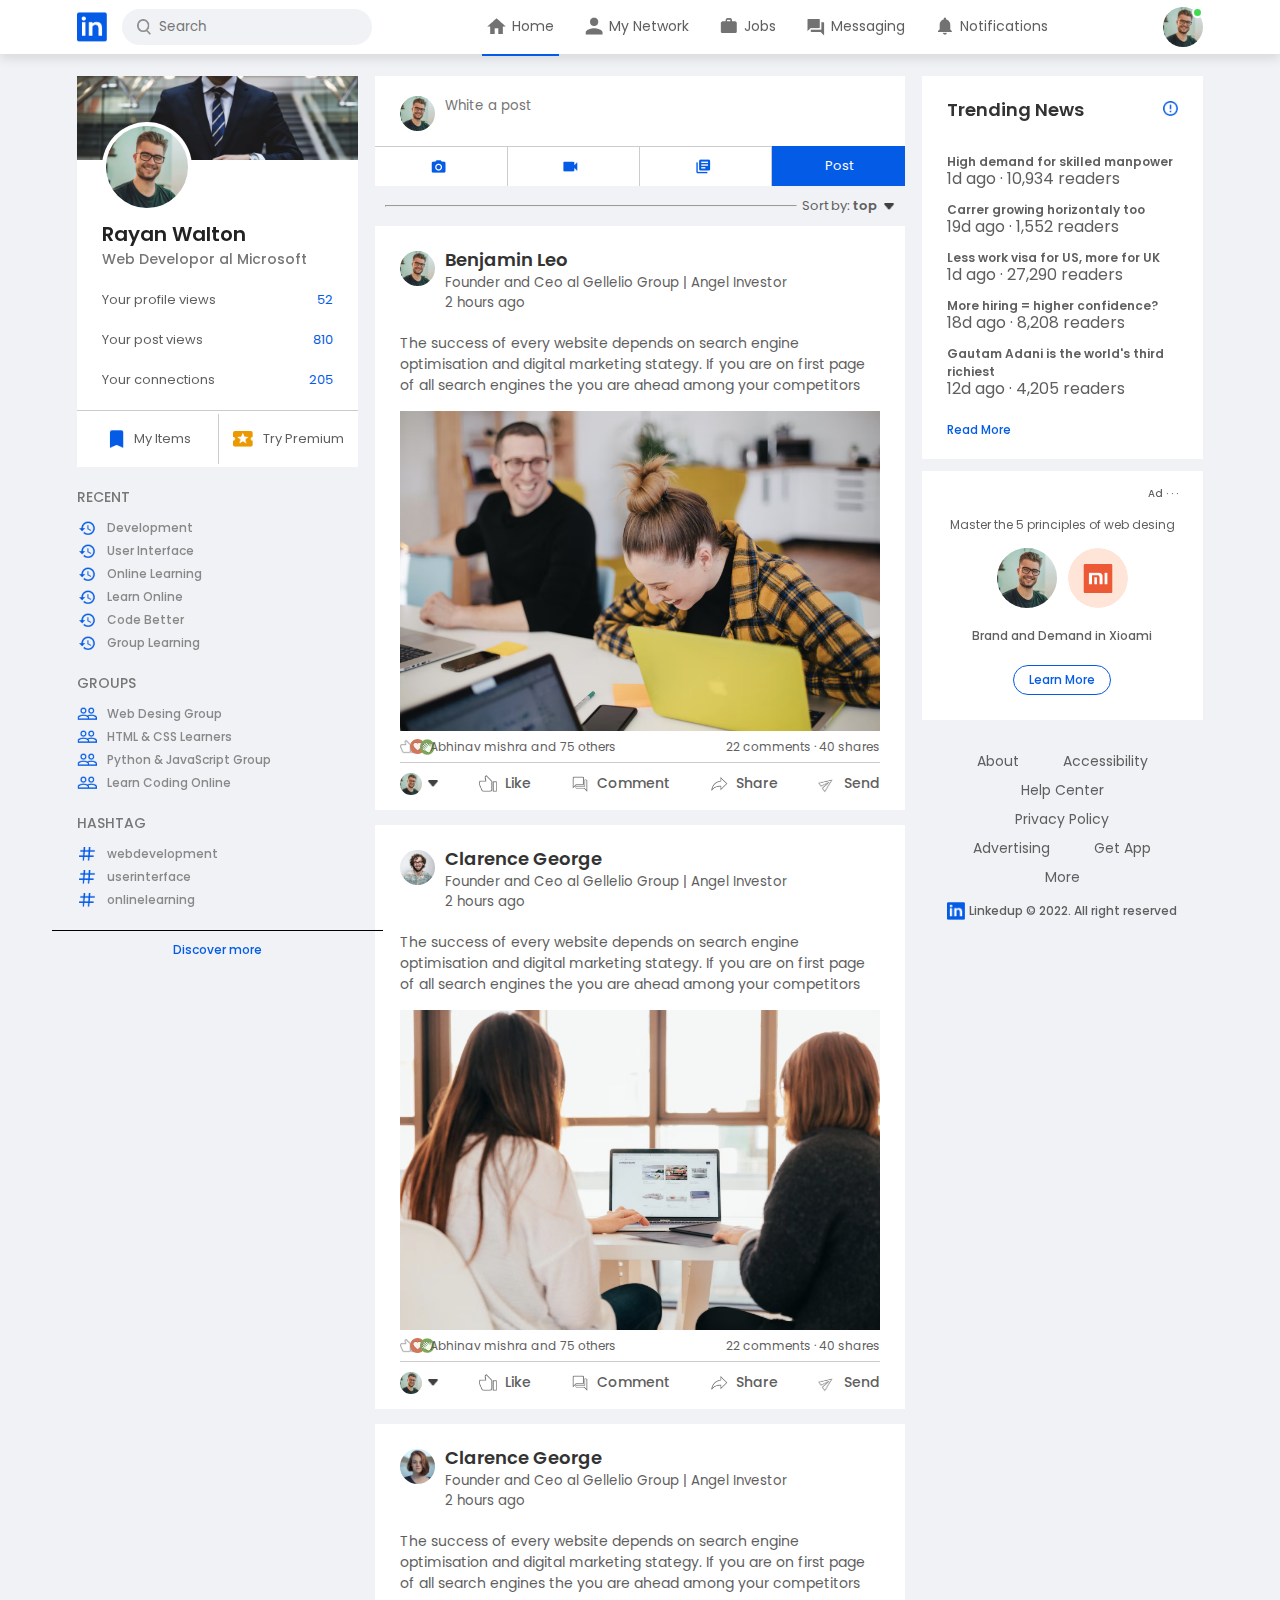
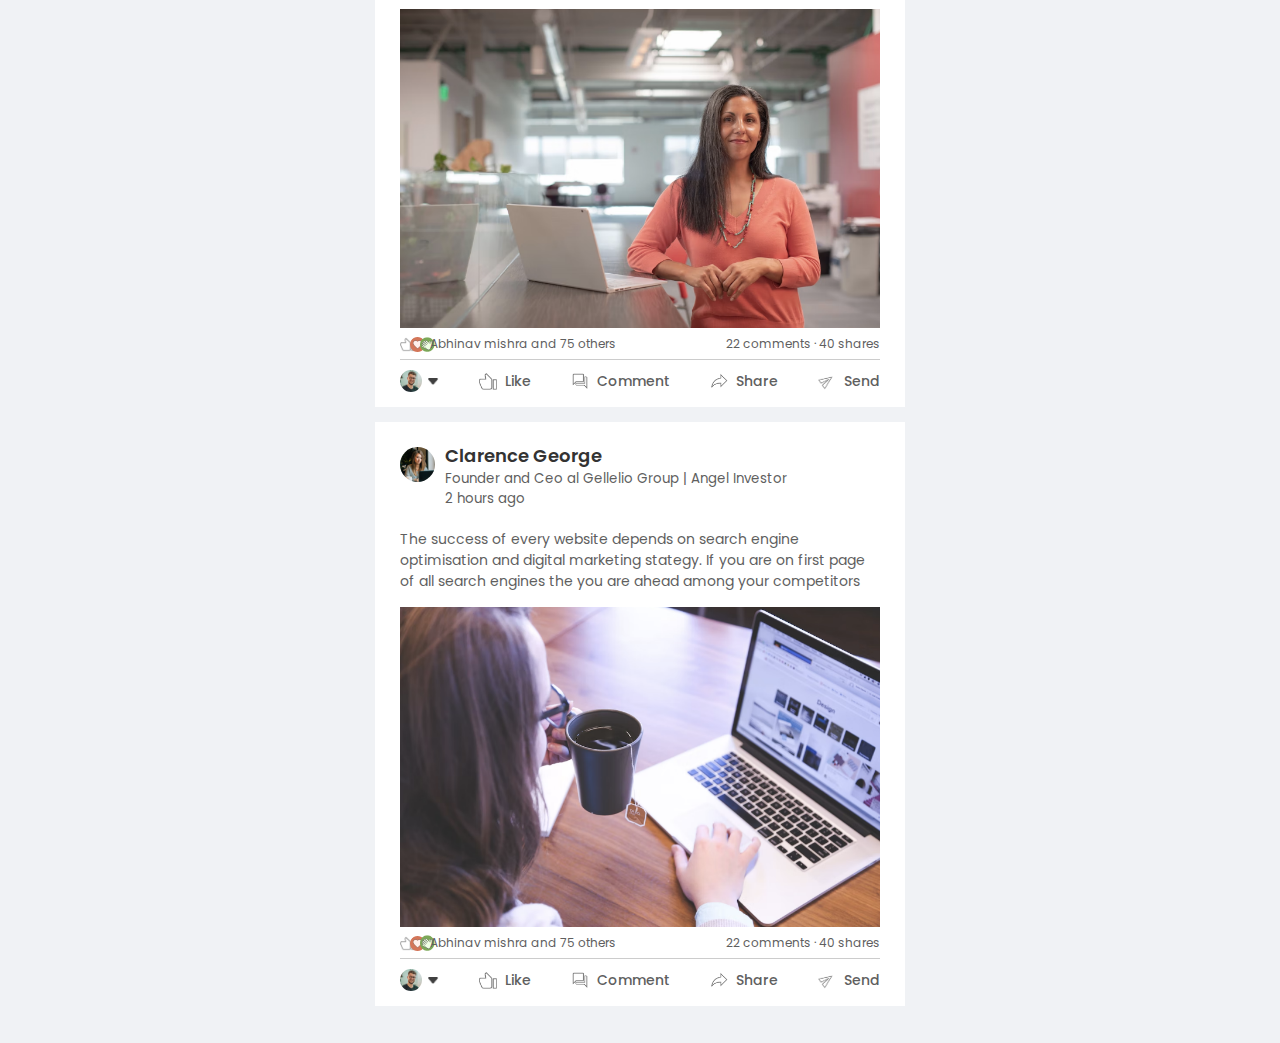
==== commit 88a564b1: "web complete" ====
--- a/index.html
+++ b/index.html
@@ -85,7 +85,7 @@
                         />
                         <div>
                             <h3>Rayan Walton</h3>
-                            <a href="#">See your profile</a>
+                            <a href="profile.html">See your profile</a>
                         </div>
                     </div>
                     <hr />
@@ -578,6 +578,7 @@
                     <b>Brand and Demand in Xioami</b>
                     <a href="#" class="ad-link">Learn More</a>
                 </div>
+
                 <div class="sidebar-useful-links">
                     <a href="#">About</a>
                     <a href="#">Accessibility</a>
--- a/style.css
+++ b/style.css
@@ -597,4 +597,239 @@
     width: 35px;
     border-radius: 50%;
     margin-right: 15px;
-}+}
+
+/* profile-page */
+
+.profile-main {
+    flex-basis: 73%;
+}
+
+.profile-sidebar {
+    flex-basis: 25%;
+    align-self: flex-start;
+    position: sticky;
+    top: 75px;
+}
+
+.profile-container {
+    background: #fff;
+}
+
+.profile-container-inner {
+    padding: 0 4% 10px;
+}
+
+.profile-pic {
+    width: 150px;
+    border-radius: 50%;
+    margin-top: -75px;
+    padding: 5px;
+    background: #fff;
+}
+
+.profile-container h1 {
+    font-size: 28px;
+    font-weight: 600;
+    color: #222;
+}
+
+.profile-container b {
+    font-weight: 500;
+}
+
+.profile-container p {
+    margin-top: 5px;
+}
+
+.profile-container p a {
+    color: #045be6;
+    font-weight: 500;
+}
+
+.mutual-connection {
+    display: flex;
+    align-items: center;
+    margin: 20px 0;
+}
+
+.mutual-connection img {
+    width: 30px;
+    border-radius: 50%;
+    margin-right: 5px;
+}
+
+.profile-btn {
+    margin: 20px 0;
+}
+
+.profile-btn a {
+    display: inline-flex;
+    align-items: center;
+    background: #e4e6eb;
+    padding: 6px 15px;
+    border-radius: 4px;
+    margin-right: 10px;
+}
+
+.profile-btn a img {
+    width: 18px;
+    margin-right: 5px;
+}
+
+.profile-btn .primary-btn {
+    background: #045be6;
+    color: #fff;
+}
+
+.profile-description {
+    background: #fff;
+    padding: 20px 4% 30px;
+    margin: 12px 0;
+}
+
+.profile-description h2 {
+    color: #333;
+    margin: 10px 0 20px;
+    font-weight: 600;
+}
+
+.see-more-link {
+    display: block;
+    text-align: right;
+    font-size: 15px;
+}
+
+.profile-desc-row {
+    display: flex;
+    align-items: flex-start;
+    margin: 20px 0;
+}
+
+.profile-desc-row img {
+    width: 50px;
+    margin-right: 25px;
+    margin-top: 5px;
+}
+
+.profile-desc-row div {
+    width: 100%;
+}
+
+.profile-desc-row h3 {
+    font-size: 18px;
+    font-weight: 600;
+    color: #333;
+}
+
+.profile-desc-row b {
+    display: block;
+    font-weight: 500;
+    font-size: 15px;
+}
+
+.profile-desc-row p {
+    margin-top: 15px;
+}
+
+.profile-desc-row hr {
+    bottom: 0;
+    border-bottom: 1px solid #999;
+    margin-top: 10px;
+}
+
+.experience-link {
+    display: flex;
+    align-items: center;
+    justify-content: center;
+    padding-top: 20px;
+    font-weight: 500;
+}
+
+.experience-link img {
+    width: 20px;
+    margin-left: 8px;
+}
+
+.skills-btn {
+    display: inline-block;
+    margin: 10px 5px;
+    padding: 6px 18px;
+    border: 1px solid #777;
+    border-radius: 30px;
+    font-size: 12px;
+    font-weight: 500;
+}
+
+.language-btn {
+    display: inline-block;
+    margin: 10px 5px;
+    padding: 6px 18px;
+    background: #e4e6eb;
+    font-size: 12px;
+    font-weight: 500;
+}
+
+/* profile right-sidebar */
+
+.profile-sidebar .sidebar-ad {
+    margin: 0;
+}
+
+.sidebar-people {
+    background: #fff;
+    padding: 15px 25px;
+    margin: 12px 0;
+    font-size: 12px;
+}
+
+.sidebar-people h3 {
+    font-size: 16px;
+    font-weight: 600;
+    margin: 10px 0 20px;
+}
+
+.sidebar-people-row {
+    display: flex;
+    align-items: flex-start;
+    margin: 6px 0;
+}
+
+.sidebar-people-row img {
+    width: 40px;
+    border-radius: 50%;
+    margin-right: 8px;
+    margin-top: 5px;
+}
+
+.sidebar-people-row h2 {
+    font-weight: 500;
+    font-size: 16px;
+}
+
+.sidebar-people-row a {
+    display: inline-block;
+    margin: 10px 0;
+    padding: 5px 25px;
+    border: 1px solid #5f5f5f;
+    border-radius: 30px;
+    font-weight: 500;
+}
+
+.profile-footer {
+    padding: 0 6% 30px;
+
+
+}
+
+.profile-footer .sidebar-useful-links {
+    text-align: left;
+    padding: 0;
+}
+
+.profile-footer .copyright-msg {
+justify-content: flex-start;
+
+}
+
+.profile-footer {}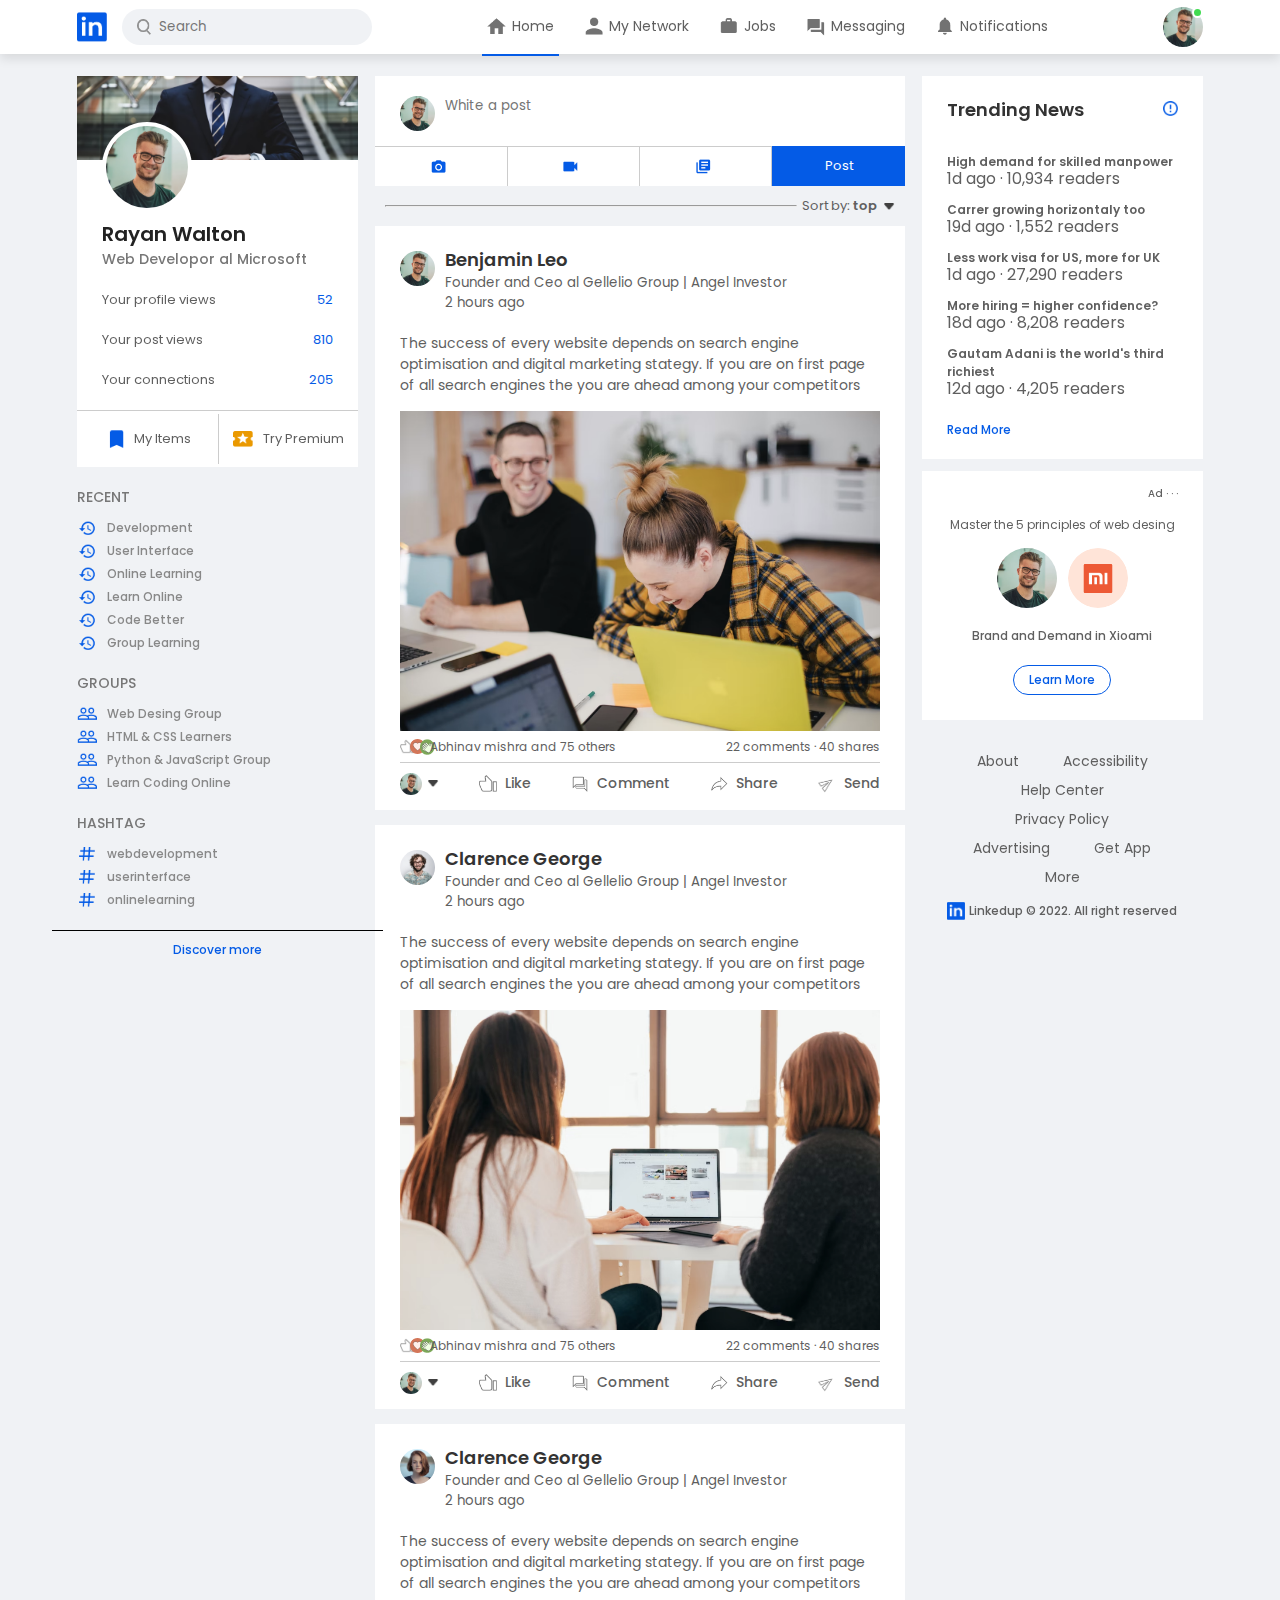
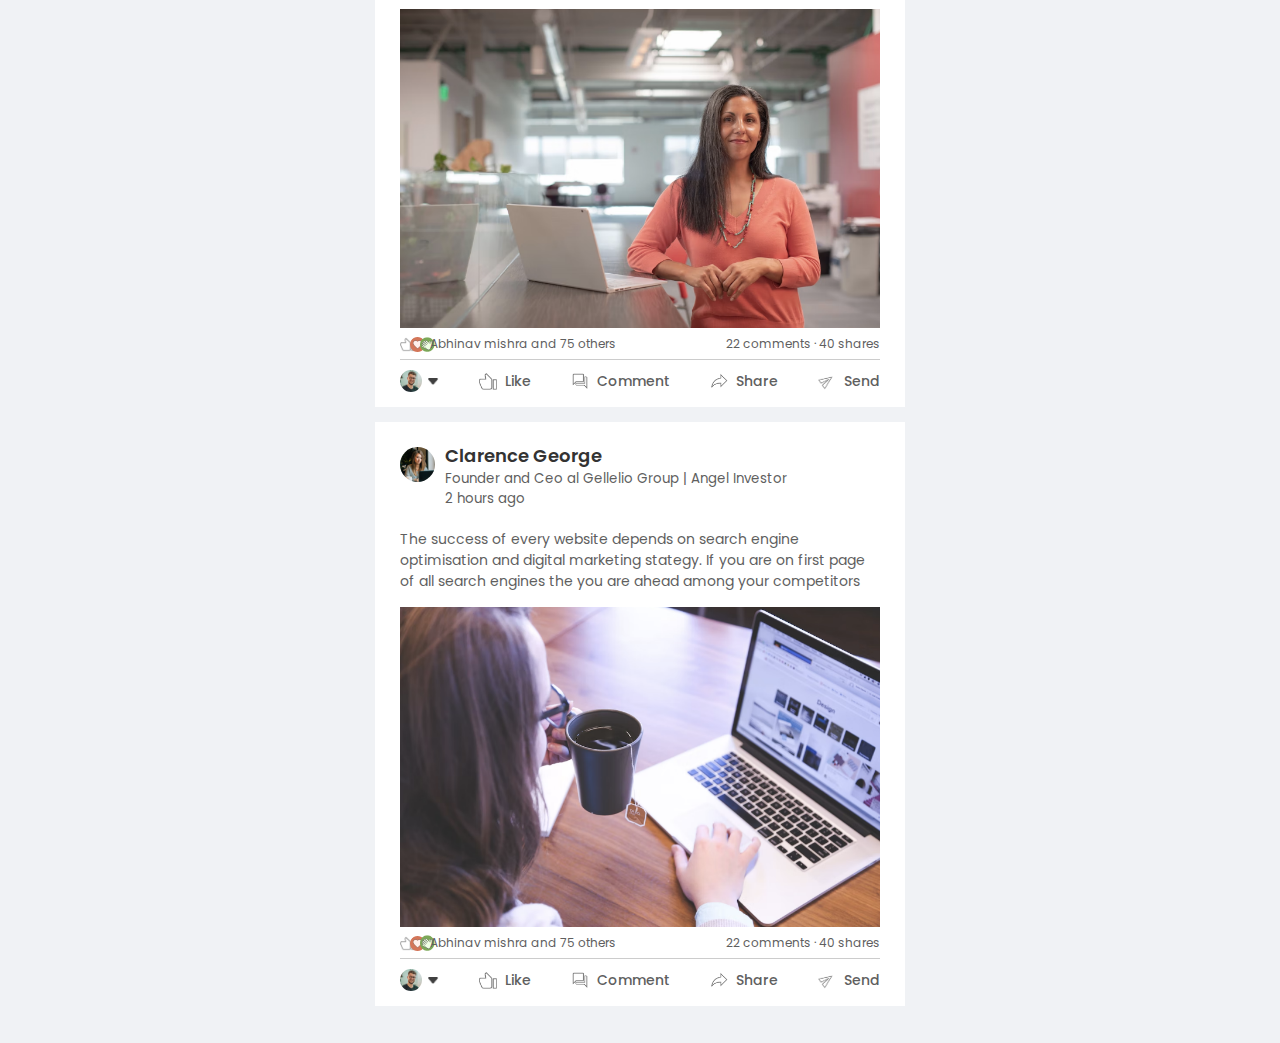
==== commit 7ffc6263: "end" ====
--- a/index.html
+++ b/index.html
@@ -153,7 +153,7 @@
                         >
                     </div>
                 </div>
-                <div class="sidebar-activity">
+                <div class="sidebar-activity" id="sidebarActivity">
                     <h3>RECENT</h3>
                     <a href="#"
                         ><img
@@ -227,6 +227,9 @@
                         <a href="#">Discover more</a>
                     </div>
                 </div>
+                <p id="showMoreLink" onclick="toggleActivity()">
+                    Show more <b>+</b>
+                </p>
             </div>
 
             <!-- main-content -->
--- a/style.css
+++ b/style.css
@@ -828,8 +828,101 @@
 }
 
 .profile-footer .copyright-msg {
-justify-content: flex-start;
-
-}
-
-.profile-footer {}+    justify-content: flex-start;
+
+}
+
+#showMoreLink {
+    display: none;
+}
+
+/* media query small screen*/
+
+@media only screen and (max-width: 600px) {
+    .search-box {
+        background: tranparent;
+        width: auto;
+        padding: 0;
+    }
+
+    .search-box input {
+        width: 0;
+        padding: 0;
+    }
+
+    .navbar-center ul li a span {
+        display: none;
+
+    }
+
+    .navbar-center ul li a {
+        padding-right: 0;
+        margin: 5px;
+    }
+
+    .nav-profile-img {
+        width: 30px;
+    }
+
+    .container {
+        padding: 15px 3%;
+    }
+
+    .left-sidebar,
+    .right-sidebar {
+        flex-basis: 100%;
+        position: relative;
+        top: unset;
+    }
+
+    .main-content {
+        flex-basis: 100%;
+    }
+
+    .post-stats div {
+        margin: 2px 0;
+    }
+
+    .post-activity-link span {
+        display: none;
+    }
+
+    .post-activity-link img {
+        margin-right: 0;
+    }
+
+    .profile-main,
+    .profile-sidebar {
+        flex-basis: 100%;
+    }
+
+    .profile-container {
+        font-size: 14px;
+    }
+
+    .profile-pic {
+        width: 100px;
+        margin-top: -50px;
+    }
+
+    .profile-description {
+        font-size: 14px;
+    }
+
+    #showMoreLink {
+        display: block;
+        width: fit-content;
+        margin: 10px auto;
+        font-size: 14px;
+        cursor: pointer;
+    }
+
+    .sidebar-activity {
+        display: none;
+    }
+
+    .sidebar-activity.open-activity {
+        display: block;
+    }
+
+}